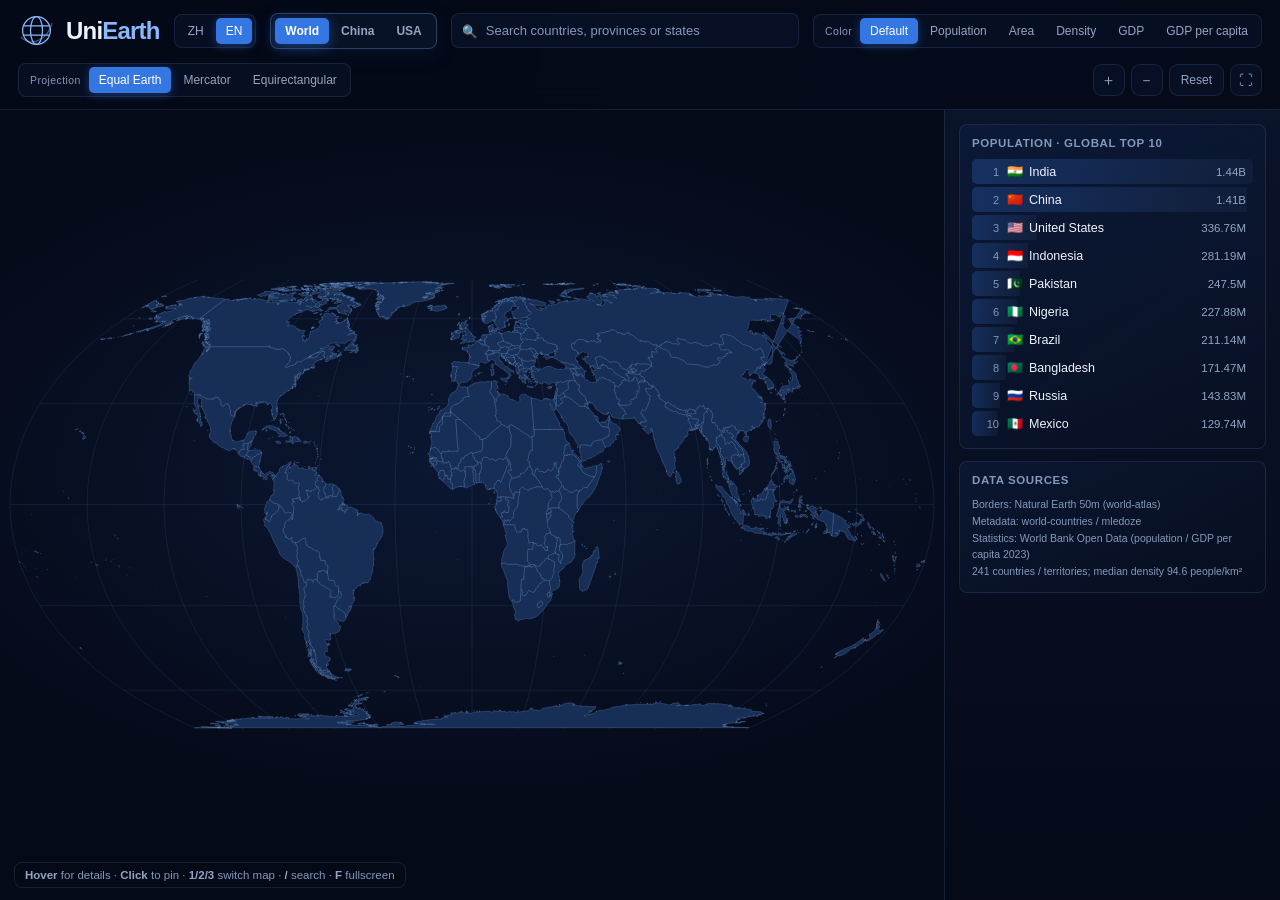
==== map.html @ 54551962 "Build UniEarth landing page and interactive map" ====
<!doctype html>
<html lang="en">
<head>
<meta charset="utf-8">
<meta name="viewport" content="width=device-width, initial-scale=1, maximum-scale=1">
<title>UniEarth · Interactive world map</title>
<meta name="theme-color" content="#050a18">
<link rel="icon" type="image/svg+xml" href="assets/favicon.svg?v=3">
<link rel="stylesheet" href="theme.css?v=1">
<link rel="stylesheet" href="styles.css?v=5">
</head>
<body>
<div id="app">
  <header class="topbar">
    <a class="brand" href="index.html" id="home-link" aria-label="UniEarth home"><svg viewBox="0 0 40 40" fill="none" aria-hidden="true"><circle cx="20" cy="20" r="15"></circle><ellipse cx="20" cy="20" rx="6.5" ry="15"></ellipse><path d="M6 15h28M6 25h28"></path><path class="brand-orbit" d="M3 27C10 36 30 35 37 12"></path></svg><span>Uni<span class="brand-earth">Earth</span></span></a>

    <div class="seg language-switch" id="language-switch" role="group" aria-label="Interface language">
      <button type="button" data-lang="zh" lang="en" aria-pressed="false">ZH</button>
      <button type="button" data-lang="en" lang="en" class="on" aria-pressed="true">EN</button>
    </div>

    <div class="seg primary" id="mapmodes"></div>

    <div class="search">
      <span class="ico">🔍</span>
      <input id="search" type="text" autocomplete="off" spellcheck="false"
             placeholder="Search countries, provinces or states">
      <div id="suggest" class="suggest"></div>
    </div>

    <div class="seg" id="modes"></div>
    <div class="seg" id="projbtns"></div>

    <div class="zoombar">
      <button data-zoom="in" title="Zoom in">＋</button>
      <button data-zoom="out" title="Zoom out">－</button>
      <button data-zoom="reset" class="wide" title="Reset view">Reset</button>
      <button data-zoom="full" id="fsbtn" class="fs" title="Fullscreen (F)" aria-label="Fullscreen">⛶</button>
    </div>
  </header>

  <main>
    <div id="stage">
      <svg id="map" preserveAspectRatio="xMidYMid meet" viewBox="0 0 1000 520"></svg>
      <div id="tooltip"></div>
      <div id="legend"></div>
      <div id="hint"><b>Hover</b> for details · <b>Click</b> to pin · <b>1/2/3</b> switch map · <b>/</b> search · <b>F</b> fullscreen</div>
    </div>
    <aside id="panel"></aside>
  </main>
</div>
<script src="data.js"></script>
<script src="data-sub.js"></script>
<script src="i18n.js"></script>
<script src="app.js"></script>
</body>
</html>
---- theme.css ----
/* Shared identity for the landing page and interactive map. */
:root {
  color-scheme: dark;
  --bg: #050a18;
  --text: #edf3ff;
  --muted: #93a5c2;
  --accent: #8ab8ff;
  --primary: #3476e2;
  --primary-hover: #4789f2;
  --line: rgba(138, 175, 236, .13);
  font-family: -apple-system, BlinkMacSystemFont, "Segoe UI", "PingFang SC", "Microsoft YaHei", sans-serif;
  font-synthesis: none;
}
.brand {
  display: inline-flex;
  align-items: center;
  flex: 0 0 auto;
  gap: 11px;
  color: var(--text);
  font-weight: 680;
  font-size: 24px;
  letter-spacing: -.8px;
  text-decoration: none;
  white-space: nowrap;
}
.brand svg { display: block; flex: 0 0 auto; width: 37px; height: 37px; stroke: var(--accent); stroke-width: 1.35; }
.brand-orbit { opacity: .45; }
.brand-earth { color: var(--accent); }
.brand:focus-visible { outline: 2px solid var(--accent); outline-offset: 6px; }
@media (max-width: 760px) {
  .brand { font-size: 22px; gap: 8px; }
  .brand svg { width: 30px; height: 30px; }
}
@media (max-width: 380px) {
  .brand { font-size: 19px; }
  .brand svg { width: 26px; }
}
---- styles.css ----
:root {
  --bg-2: #0a142a;
  --panel: rgba(10, 20, 42, .92);
  --panel-solid: #0d1a33;
  --line-strong: rgba(138, 175, 236, .35);
  --text-dim: var(--muted);
  --text-faint: #8399bc;
  --accent-2: var(--accent);
  --selection: #c6deff;
  --land: #172e56;
  --land-hi: #325794;
  --ocean: var(--bg);
  --radius: 8px;
  --shadow: 0 18px 50px rgba(1, 5, 18, .6);
}

* { box-sizing: border-box; }

html, body {
  margin: 0;
  height: 100%;
  background: var(--bg);
  color: var(--text);
  font-family: inherit;
  -webkit-font-smoothing: antialiased;
  overflow: hidden;
}

body {
  background: radial-gradient(ellipse at 78% 12%, #122c5b45, transparent 45%), var(--bg);
}

#app {
  height: 100%;
  display: flex;
  flex-direction: column;
}

/* ---------------------------------------------------------------- 顶栏 */
.topbar {
  display: flex;
  align-items: center;
  gap: 14px;
  padding: 12px 18px;
  border-bottom: 1px solid var(--line);
  background: rgba(5, 10, 24, .92);
  backdrop-filter: blur(14px);
  flex-wrap: wrap;
  z-index: 30;
}

.search {
  position: relative;
  flex: 1 1 240px;
  min-width: 190px;
  max-width: 380px;
}
.search input {
  width: 100%;
  padding: 9px 12px 9px 34px;
  border-radius: 8px;
  border: 1px solid var(--line);
  background: rgba(8, 17, 38, 0.85);
  color: var(--text);
  font-size: 13px;
  font-family: inherit;
  outline: none;
  transition: border-color 0.15s, box-shadow 0.15s;
}
.search input:focus {
  border-color: var(--accent);
  box-shadow: 0 0 0 3px rgba(52, 118, 226, 0.16);
}
.search input::placeholder { color: var(--text-faint); }
.search .ico {
  position: absolute;
  left: 11px;
  top: 50%;
  transform: translateY(-50%);
  font-size: 12.5px;
  color: var(--text-faint);
  pointer-events: none;
}
.suggest {
  position: absolute;
  top: calc(100% + 6px);
  left: 0;
  right: 0;
  max-height: 320px;
  overflow-y: auto;
  border-radius: 8px;
  border: 1px solid var(--line-strong);
  background: var(--panel-solid);
  box-shadow: var(--shadow);
  display: none;
  z-index: 40;
  padding: 4px;
}
.suggest.open { display: block; }
.suggest .item {
  display: flex;
  align-items: center;
  gap: 9px;
  padding: 7px 9px;
  border-radius: 5px;
  cursor: pointer;
  font-size: 13px;
}
.suggest .item:hover, .suggest .item.active { background: rgba(52, 118, 226, 0.16); }
.suggest .item .flag { font-size: 15px; width: 20px; text-align: center; }
.suggest .item .en { color: var(--text-faint); font-size: 11.5px; margin-left: auto; }
.suggest .empty { padding: 10px; color: var(--text-faint); font-size: 12.5px; text-align: center; }

.seg {
  display: flex;
  gap: 2px;
  padding: 3px;
  border-radius: 8px;
  border: 1px solid var(--line);
  background: rgba(8, 17, 38, 0.8);
}
.seg button {
  border: 0;
  background: transparent;
  color: var(--text-dim);
  font-family: inherit;
  font-size: 12px;
  padding: 6px 10px;
  border-radius: 5px;
  cursor: pointer;
  white-space: nowrap;
  transition: background 0.15s, color 0.15s;
}
.seg button:hover { color: var(--text); background: rgba(255, 255, 255, 0.05); }
.seg button.on {
  background: var(--primary);
  color: #fff;
  box-shadow: 0 2px 10px rgba(59, 116, 224, 0.4);
}
.seg .lab {
  align-self: center;
  font-size: 10.5px;
  color: var(--text-faint);
  padding: 0 6px 0 8px;
  letter-spacing: 0.4px;
}

.seg.primary {
  padding: 4px;
  border-color: rgba(122, 170, 255, 0.3);
  background: rgba(10, 20, 42, .85);
  box-shadow: 0 6px 18px rgba(10, 24, 52, 0.45);
}
.seg.primary button {
  display: inline-flex;
  align-items: center;
  gap: 5px;
  font-size: 12px;
  font-weight: 600;
  padding: 6px 10px;
}
.seg.primary button .ic { font-size: 13px; line-height: 1; }
.seg.primary button.on {
  background: var(--primary);
  box-shadow: 0 3px 14px rgba(52, 118, 226, 0.45);
}

.zoombar { display: flex; gap: 6px; margin-left: auto; }
.zoombar button {
  width: 32px;
  height: 32px;
  border-radius: 9px;
  border: 1px solid var(--line);
  background: rgba(8, 17, 38, 0.85);
  color: var(--text-dim);
  font-size: 15px;
  font-family: inherit;
  cursor: pointer;
  display: grid;
  place-items: center;
  transition: color 0.15s, border-color 0.15s, background 0.15s;
}
.zoombar button.wide { width: auto; padding: 0 11px; font-size: 12px; }
.zoombar button:hover { color: var(--text); border-color: var(--line-strong); background: rgba(52, 118, 226, 0.14); }
.zoombar button.fs { font-size: 14px; line-height: 1; }
.zoombar button.on {
  color: #fff;
  border-color: rgba(52, 118, 226, 0.55);
  background: rgba(52, 118, 226, 0.24);
  box-shadow: 0 0 0 3px rgba(52, 118, 226, 0.12);
}

/* 全屏时铺满，并保留背景色 */
#app:fullscreen,
#app:-webkit-full-screen {
  width: 100%;
  height: 100%;
  background: var(--bg);
}
#app:fullscreen #stage,
#app:-webkit-full-screen #stage { border-radius: 0; }

/* ---------------------------------------------------------------- 主体 */
main {
  flex: 1;
  display: flex;
  min-height: 0;
}

#stage {
  position: relative;
  flex: 1;
  min-width: 0;
  overflow: hidden;
  background:
    radial-gradient(900px 500px at 50% 45%, rgba(31, 67, 136, 0.24) 0%, transparent 70%),
    var(--ocean);
}

#map { display: block; width: 100%; height: 100%; cursor: grab; touch-action: none; }
#map.dragging { cursor: grabbing; }
#map.flying { cursor: default; }

.ocean-line { fill: none; stroke: rgba(120, 170, 240, 0.10); stroke-width: 1; }

.country {
  fill: var(--land);
  stroke: rgba(140, 190, 255, 0.28);
  stroke-width: 0.75;
  stroke-linejoin: round;
  vector-effect: non-scaling-stroke;  /* 放大后国界保持细线 */
  transition: fill 0.18s ease;
  cursor: pointer;
}
.country:hover { fill: var(--land-hi); }
.country.dim { opacity: 0.55; }
.country.faded { opacity: 0.34; }
.country.hidden { display: none; }
/* 省 / 州 模式：其他国家作为暗色底衬，不参与交互 */
.country.context {
  fill: #081327;
  stroke: rgba(120, 165, 225, 0.16);
  pointer-events: none;
}

/* 省 / 州 图层 */
.sub {
  fill: #1c3966;
  stroke: rgba(150, 195, 255, 0.5);
  stroke-width: 0.85;
  stroke-linejoin: round;
  vector-effect: non-scaling-stroke;
  transition: fill 0.18s ease;
  cursor: pointer;
}
.sub:hover { fill: #325794; }
.sub.hot {
  fill: var(--primary) !important;
  stroke: #dceaff;
  stroke-width: 1.6;
  filter: drop-shadow(0 0 8px rgba(52, 118, 226, 0.9));
}
.sub.sel {
  stroke: var(--selection);
  stroke-width: 1.8;
  filter: drop-shadow(0 0 9px rgba(138, 184, 255, 0.75));
}
.sub.nodata { fill: #0b162c; }
.country.hot {
  fill: var(--primary) !important;
  stroke: #cfe2ff;
  stroke-width: 1.4;
  filter: drop-shadow(0 0 7px rgba(52, 118, 226, 0.85));
}
.country.sel {
  stroke: var(--selection);
  stroke-width: 1.6;
  filter: drop-shadow(0 0 8px rgba(138, 184, 255, 0.7));
}
.country.nodata { fill: #0b162c; }

/* 微小国家的透明点击点 */
.hit { fill: transparent; stroke: none; cursor: pointer; }

.labels { pointer-events: none; }
.labels text {
  fill: #eaf1ff;
  paint-order: stroke;
  stroke: rgba(3, 7, 14, 0.92);
  stroke-width: 3px;          /* 实际宽度由 JS 按缩放写内联样式 */
  stroke-linejoin: round;
  stroke-linecap: round;
  font-weight: 600;
  text-anchor: middle;
  dominant-baseline: central;
  letter-spacing: 0.2px;
  opacity: 0;
  transition: opacity 0.2s;
}
.labels text.show { opacity: 0.94; }

/* 提示条 */
#hint {
  position: absolute;
  left: 14px;
  bottom: 12px;
  font-size: 11.5px;
  color: var(--text-faint);
  background: rgba(5, 10, 24, 0.7);
  border: 1px solid var(--line);
  border-radius: 8px;
  padding: 6px 10px;
  backdrop-filter: blur(8px);
  pointer-events: none;
}
#hint b { color: var(--text-dim); font-weight: 600; }

/* 图例 */
#legend {
  position: absolute;
  right: 14px;
  bottom: 12px;
  min-width: 210px;
  padding: 9px 11px 8px;
  border-radius: 8px;
  border: 1px solid var(--line);
  background: rgba(5, 10, 24, 0.78);
  backdrop-filter: blur(10px);
  font-size: 11px;
  color: var(--text-dim);
  display: none;
}
#legend.open { display: block; }
#legend .title { font-size: 11.5px; color: var(--text); margin-bottom: 7px; font-weight: 600; }
#legend .bar { display: flex; height: 9px; border-radius: 5px; overflow: hidden; }
#legend .bar i { flex: 1; }
#legend .ticks { display: flex; justify-content: space-between; margin-top: 5px; color: var(--text-faint); font-size: 10px; }
#legend .nodata { margin-top: 7px; display: flex; align-items: center; gap: 6px; color: var(--text-faint); }
#legend .nodata i { width: 12px; height: 9px; border-radius: 3px; background: #0b162c; border: 1px solid var(--line); display: inline-block; }

/* 悬停卡片 */
#tooltip {
  position: absolute;
  z-index: 50;
  min-width: 236px;
  max-width: 292px;
  padding: 12px 13px 11px;
  border-radius: 12px;
  border: 1px solid var(--line-strong);
  background: linear-gradient(145deg, rgba(17, 35, 71, .98), rgba(8, 17, 38, .98));
  box-shadow: var(--shadow);
  backdrop-filter: blur(16px);
  opacity: 0;
  transform: translateY(4px);
  transition: opacity 0.12s ease, transform 0.12s ease;
  pointer-events: none;
}
#tooltip.show { opacity: 1; transform: translateY(0); }
.tt-head { display: flex; align-items: center; gap: 9px; margin-bottom: 9px; }
.tt-flag { font-size: 22px; line-height: 1; }
.tt-names { min-width: 0; }
.tt-zh { font-size: 15px; font-weight: 650; letter-spacing: 0.2px; }
.tt-en { font-size: 11px; color: var(--text-faint); margin-top: 1px; }
.tt-iso {
  margin-left: auto;
  font-size: 10px;
  color: var(--text-dim);
  border: 1px solid var(--line);
  border-radius: 5px;
  padding: 2px 5px;
  letter-spacing: 0.5px;
}
.tt-grid { display: grid; grid-template-columns: auto 1fr; gap: 4px 10px; font-size: 12px; }
.tt-grid .k { color: var(--text-faint); white-space: nowrap; }
.tt-grid .v { text-align: right; font-variant-numeric: tabular-nums; }
.tt-grid .v .unit { color: var(--text-faint); font-size: 10.5px; margin-left: 2px; }
.tt-stats {
  display: grid;
  grid-template-columns: 1fr 1fr;
  gap: 7px;
  margin-top: 10px;
  padding-top: 10px;
  border-top: 1px solid var(--line);
}
.tt-stat {
  background: rgba(52, 118, 226, 0.09);
  border: 1px solid rgba(52, 118, 226, 0.16);
  border-radius: 8px;
  padding: 6px 8px;
}
.tt-stat .n { font-size: 15px; font-weight: 650; font-variant-numeric: tabular-nums; letter-spacing: -0.2px; }
.tt-stat .n small { font-size: 10.5px; color: var(--text-dim); font-weight: 500; margin-left: 3px; }
.tt-stat .l { font-size: 10px; color: var(--text-faint); margin-top: 2px; letter-spacing: 0.3px; }
.tt-foot { margin-top: 9px; font-size: 10.5px; color: var(--text-faint); display: flex; gap: 8px; align-items: center; }
.tt-foot .dot { color: var(--accent); }

/* ---------------------------------------------------------------- 侧栏 */
#panel {
  width: 336px;
  flex: 0 0 336px;
  border-left: 1px solid var(--line);
  background: linear-gradient(180deg, rgba(10, 20, 42, .96), rgba(5, 10, 24, .96));
  backdrop-filter: blur(14px);
  overflow-y: auto;
  padding: 14px;
  display: flex;
  flex-direction: column;
  gap: 12px;
}
#panel::-webkit-scrollbar { width: 9px; }
#panel::-webkit-scrollbar-thumb { background: rgba(138, 175, 236, 0.2); border-radius: 5px; }

.card {
  border: 1px solid var(--line);
  border-radius: var(--radius);
  background: linear-gradient(145deg, #10234a66, #08132726);
  padding: 12px;
}
.card h3 {
  margin: 0 0 10px;
  font-size: 11.5px;
  letter-spacing: 1.1px;
  text-transform: uppercase;
  color: var(--text-faint);
  font-weight: 600;
  display: flex;
  align-items: center;
  gap: 7px;
}
.card h3 .clear {
  margin-left: auto;
  text-transform: none;
  letter-spacing: 0;
  font-size: 11px;
  color: var(--text-dim);
  cursor: pointer;
  border: 1px solid var(--line);
  border-radius: 6px;
  padding: 2px 7px;
}
.card h3 .clear:hover { color: var(--text); border-color: var(--line-strong); }

.sel-head { display: flex; align-items: center; gap: 11px; }
.sel-flag { font-size: 32px; line-height: 1; }
.sel-zh { font-size: 19px; font-weight: 680; letter-spacing: 0.2px; }
.sel-en { font-size: 11.5px; color: var(--text-faint); margin-top: 2px; }
.sel-tags { display: flex; gap: 5px; margin-top: 7px; flex-wrap: wrap; }
.tag {
  font-size: 10.5px;
  color: var(--text-dim);
  border: 1px solid var(--line);
  background: rgba(255, 255, 255, 0.03);
  border-radius: 20px;
  padding: 2px 8px;
}
.tag.hi { color: #cfe2ff; border-color: rgba(52, 118, 226, 0.4); background: rgba(52, 118, 226, 0.14); }
.tag:hover { color: var(--text); border-color: var(--line-strong); }

/* 搜索结果里的“省 / 州”标记 */
.suggest .item .pill {
  font-size: 10px;
  color: var(--text-dim);
  border: 1px solid var(--line);
  border-radius: 20px;
  padding: 1px 6px;
  flex: 0 0 auto;
}

.kv { display: flex; justify-content: space-between; gap: 10px; font-size: 12.5px; padding: 5.5px 0; border-bottom: 1px dashed rgba(138, 175, 236, 0.12); }
.kv:last-child { border-bottom: 0; }
.kv .k { color: var(--text-faint); flex: 0 0 auto; }
.kv .v { text-align: right; font-variant-numeric: tabular-nums; }
.kv .v small { color: var(--text-faint); font-size: 10.5px; }

.stats3 { display: grid; grid-template-columns: repeat(3, 1fr); gap: 7px; margin-top: 2px; }
.stats3 .box { background: rgba(52, 118, 226, 0.08); border: 1px solid rgba(52, 118, 226, 0.16); border-radius: 9px; padding: 7px 6px; text-align: center; }
.stats3 .n { font-size: 14.5px; font-weight: 660; font-variant-numeric: tabular-nums; }
.stats3 .n small { font-size: 10px; color: var(--text-dim); font-weight: 500; }
.stats3 .l { font-size: 10px; color: var(--text-faint); margin-top: 2px; }

.rank { display: flex; flex-direction: column; gap: 3px; }
.rank .row {
  display: grid;
  grid-template-columns: 20px 1fr auto;
  align-items: center;
  gap: 8px;
  padding: 5px 7px;
  border-radius: 5px;
  cursor: pointer;
  font-size: 12.5px;
  position: relative;
  overflow: hidden;
}
.rank .row:hover { background: rgba(52, 118, 226, 0.14); }
.rank .row.on { background: rgba(138, 184, 255, 0.15); }
.rank .row .idx { color: var(--text-faint); font-size: 11px; text-align: right; font-variant-numeric: tabular-nums; }
.rank .row .nm { white-space: nowrap; overflow: hidden; text-overflow: ellipsis; display: flex; align-items: center; gap: 6px; }
.rank .row .nm .flag { font-size: 13px; }
.rank .row .val { color: var(--text-dim); font-variant-numeric: tabular-nums; font-size: 11.5px; }
.rank .row .bg { position: absolute; inset: 0 auto 0 0; background: linear-gradient(90deg, rgba(52, 118, 226, 0.26), rgba(138, 184, 255, 0.05)); }
.rank .row > *:not(.bg) { position: relative; }  /* 文字压在数据条之上 */
.rank .empty { color: var(--text-faint); font-size: 12px; padding: 6px; }

.tips { font-size: 11.5px; color: var(--text-faint); line-height: 1.75; }
.tips kbd {
  font-family: inherit;
  background: rgba(255, 255, 255, 0.06);
  border: 1px solid var(--line);
  border-radius: 5px;
  padding: 1px 5px;
  font-size: 10.5px;
  color: var(--text-dim);
}
.src { font-size: 10.5px; color: var(--text-faint); line-height: 1.6; }

@media (max-width: 860px) {
  main { flex-direction: column; }
  #panel { width: auto; flex: 0 0 auto; max-height: 42vh; border-left: 0; border-top: 1px solid var(--line); }
  #hint { display: none; }
}

/* English labels need room to wrap without widening the page. */
.language-switch { flex: 0 0 auto; }
.seg { max-width: 100%; }
#modes, #projbtns { flex-wrap: wrap; align-items: center; }
.seg button:focus-visible, .zoombar button:focus-visible {
  outline: 2px solid var(--accent-2);
  outline-offset: 2px;
}
.card h3 { flex-wrap: wrap; letter-spacing: 0.6px; }
.card h3 .clear { white-space: nowrap; }
.kv .k { flex: 0 1 48%; }
.kv .v { min-width: 0; overflow-wrap: anywhere; }
.stats3 .box { min-width: 0; }
.stats3 .l { overflow-wrap: anywhere; }
@media (max-width: 600px) {
  .topbar { gap: 8px; padding: 10px; }
  .search { max-width: none; }
  .seg button { padding: 6px 8px; }
}

.seg button.on:hover, .seg.primary button.on:hover { background: var(--primary-hover); }
::selection { background: var(--accent); color: var(--bg); }
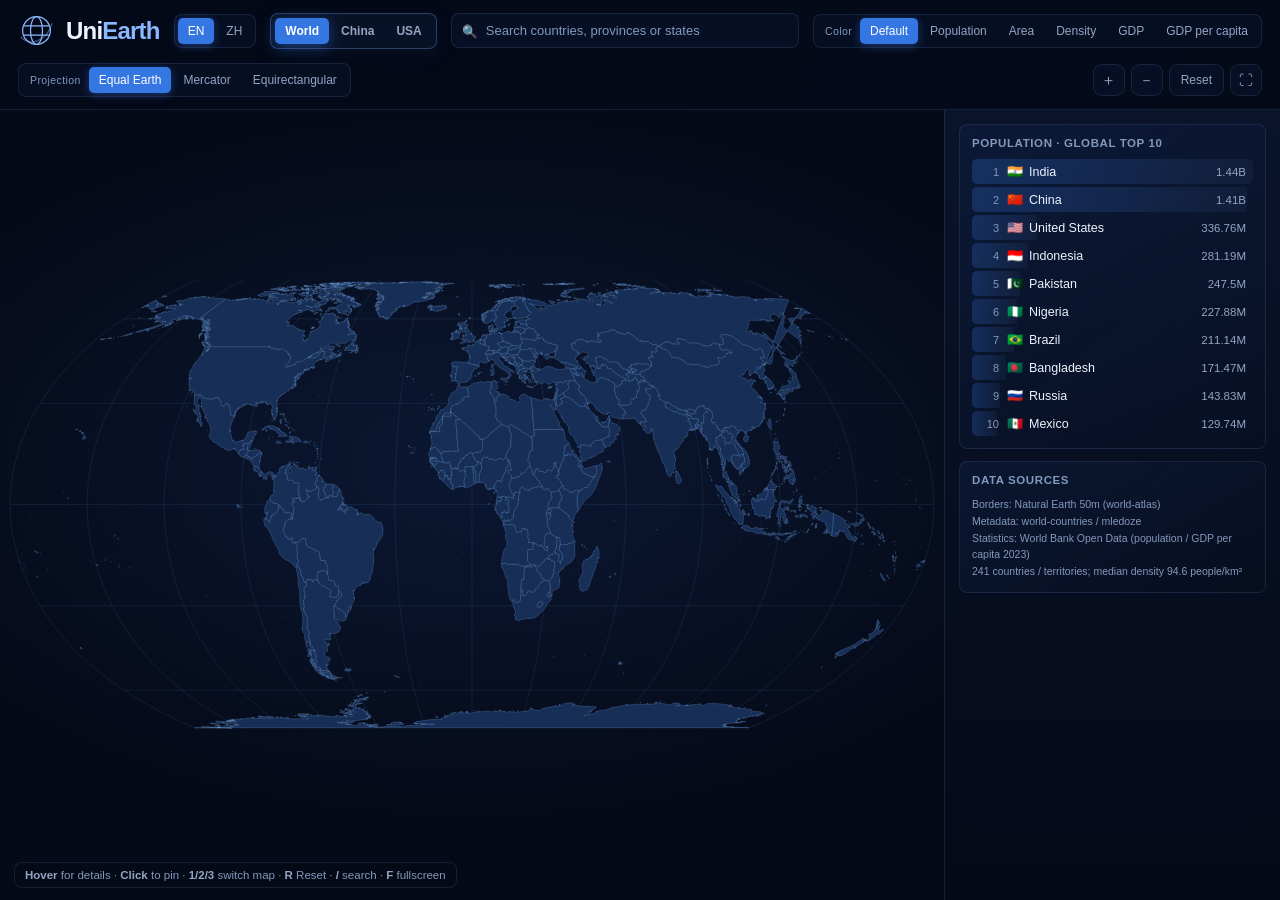
==== commit 08a1fcc8: "Refine shortcuts and homepage copy" ====
--- a/map.html
+++ b/map.html
@@ -15,8 +15,8 @@
     <a class="brand" href="index.html" id="home-link" aria-label="UniEarth home"><svg viewBox="0 0 40 40" fill="none" aria-hidden="true"><circle cx="20" cy="20" r="15"></circle><ellipse cx="20" cy="20" rx="6.5" ry="15"></ellipse><path d="M6 15h28M6 25h28"></path><path class="brand-orbit" d="M3 27C10 36 30 35 37 12"></path></svg><span>Uni<span class="brand-earth">Earth</span></span></a>
 
     <div class="seg language-switch" id="language-switch" role="group" aria-label="Interface language">
+      <button type="button" data-lang="en" lang="en" class="on" aria-pressed="true">EN</button>
       <button type="button" data-lang="zh" lang="en" aria-pressed="false">ZH</button>
-      <button type="button" data-lang="en" lang="en" class="on" aria-pressed="true">EN</button>
     </div>
 
     <div class="seg primary" id="mapmodes"></div>
@@ -44,7 +44,7 @@
       <svg id="map" preserveAspectRatio="xMidYMid meet" viewBox="0 0 1000 520"></svg>
       <div id="tooltip"></div>
       <div id="legend"></div>
-      <div id="hint"><b>Hover</b> for details · <b>Click</b> to pin · <b>1/2/3</b> switch map · <b>/</b> search · <b>F</b> fullscreen</div>
+      <div id="hint"><b>Hover</b> for details · <b>Click</b> to pin · <b>1/2/3</b> switch map · <b>R</b> reset · <b>/</b> search · <b>F</b> fullscreen</div>
     </div>
     <aside id="panel"></aside>
   </main>
